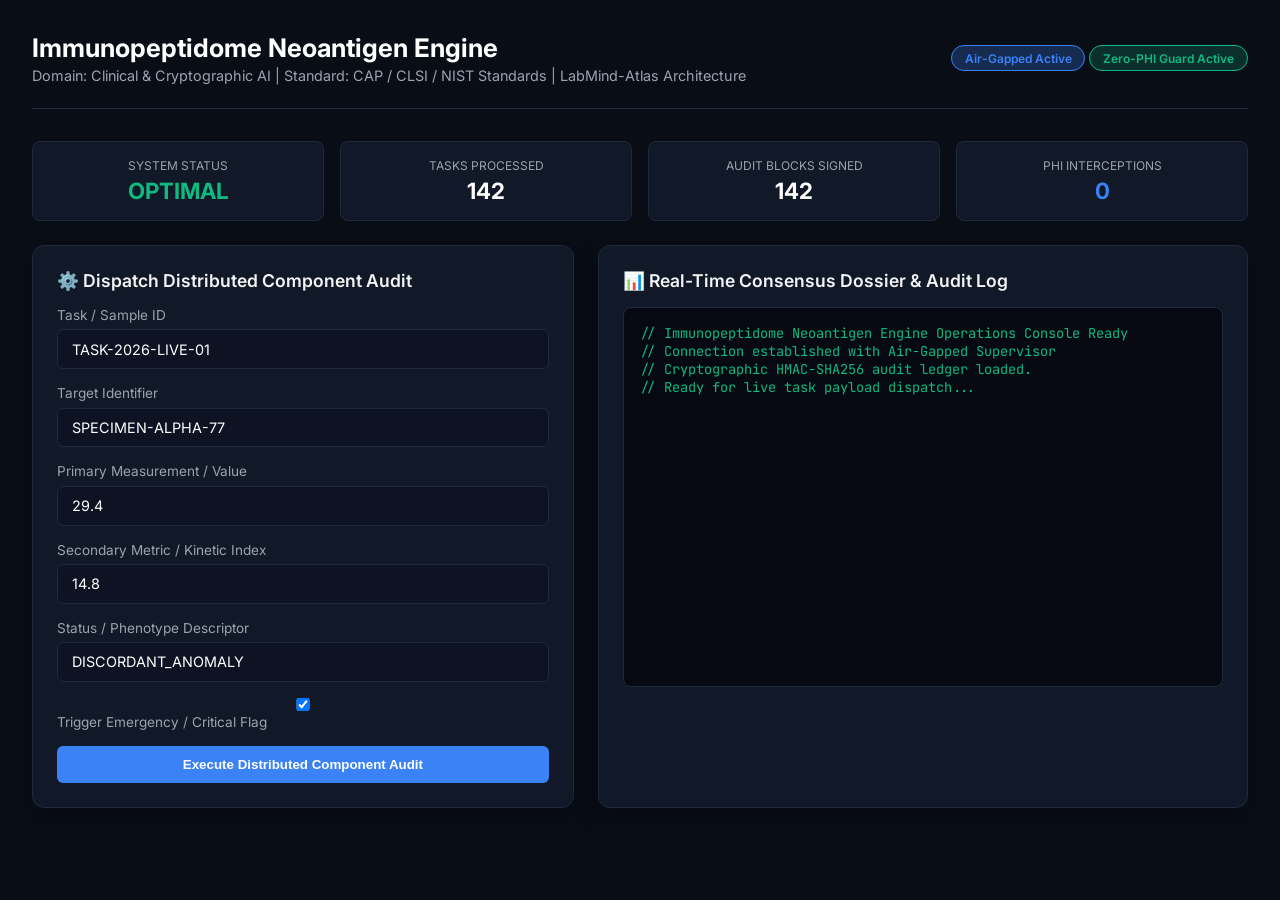
==== web/index.html @ 0c337571 "Initial Commit" ====
<!DOCTYPE html>
<html lang="en">
<head>
    <meta charset="UTF-8">
    <meta name="viewport" content="width=device-width, initial-scale=1.0">
    <title>Immunopeptidome Neoantigen Engine — Operations Console</title>
    <link href="https://fonts.googleapis.com/css2?family=Inter:wght@300;400;600;700&family=JetBrains+Mono:wght@400;600&display=swap" rel="stylesheet">
    <style>
        :root {
            --bg: #090d16;
            --card: #111827;
            --border: #1f293d;
            --accent: #3b82f6;
            --accent-glow: rgba(59, 130, 246, 0.25);
            --text: #f3f4f6;
            --text-muted: #9ca3af;
            --danger: #ef4444;
            --warning: #f59e0b;
            --success: #10b981;
        }
        * { box-sizing: border-box; margin: 0; padding: 0; }
        body {
            font-family: 'Inter', sans-serif;
            background: var(--bg);
            color: var(--text);
            padding: 2rem;
            min-height: 100vh;
        }
        .header {
            display: flex;
            justify-content: space-between;
            align-items: center;
            border-bottom: 1px solid var(--border);
            padding-bottom: 1.5rem;
            margin-bottom: 2rem;
        }
        .header-title h1 { font-size: 1.6rem; font-weight: 700; color: #fff; }
        .header-title p { color: var(--text-muted); font-size: 0.9rem; margin-top: 0.25rem; }
        .badge {
            display: inline-block;
            padding: 0.3rem 0.8rem;
            border-radius: 9999px;
            font-size: 0.75rem;
            font-weight: 600;
            background: var(--accent-glow);
            color: var(--accent);
            border: 1px solid var(--accent);
        }
        .grid {
            display: grid;
            grid-template-columns: 1fr 1.2fr;
            gap: 1.5rem;
        }
        .card {
            background: var(--card);
            border: 1px solid var(--border);
            border-radius: 12px;
            padding: 1.5rem;
            box-shadow: 0 10px 25px rgba(0,0,0,0.3);
        }
        .card h2 {
            font-size: 1.1rem;
            font-weight: 600;
            margin-bottom: 1rem;
            display: flex;
            align-items: center;
            gap: 0.5rem;
        }
        .form-group { margin-bottom: 1rem; }
        label { display: block; font-size: 0.85rem; color: var(--text-muted); margin-bottom: 0.4rem; }
        input, select, textarea {
            width: 100%;
            padding: 0.65rem 0.9rem;
            background: #0d1322;
            border: 1px solid var(--border);
            border-radius: 6px;
            color: #fff;
            font-family: inherit;
            font-size: 0.9rem;
        }
        input:focus, textarea:focus { outline: none; border-color: var(--accent); }
        .btn {
            background: var(--accent);
            color: #fff;
            border: none;
            padding: 0.7rem 1.4rem;
            border-radius: 6px;
            font-weight: 600;
            cursor: pointer;
            transition: 0.2s;
            width: 100%;
        }
        .btn:hover { background: #2563eb; }
        .terminal {
            background: #060911;
            border: 1px solid var(--border);
            border-radius: 8px;
            padding: 1rem;
            font-family: 'JetBrains Mono', monospace;
            font-size: 0.85rem;
            color: #10b981;
            height: 380px;
            overflow-y: auto;
            white-space: pre-wrap;
        }
        .metrics-bar {
            display: grid;
            grid-template-columns: repeat(4, 1fr);
            gap: 1rem;
            margin-bottom: 1.5rem;
        }
        .metric-box {
            background: var(--card);
            border: 1px solid var(--border);
            border-radius: 8px;
            padding: 1rem;
            text-align: center;
        }
        .metric-val { font-size: 1.4rem; font-weight: 700; color: #fff; margin-top: 0.25rem; }
        .metric-label { font-size: 0.75rem; color: var(--text-muted); text-transform: uppercase; }
    </style>
</head>
<body>

    <div class="header">
        <div class="header-title">
            <h1>Immunopeptidome Neoantigen Engine</h1>
            <p>Domain: Clinical & Cryptographic AI | Standard: CAP / CLSI / NIST Standards | LabMind-Atlas Architecture</p>
        </div>
        <div>
            <span class="badge">Air-Gapped Active</span>
            <span class="badge" style="background: rgba(16,185,129,0.2); color: #10b981; border-color: #10b981;">Zero-PHI Guard Active</span>
        </div>
    </div>

    <div class="metrics-bar">
        <div class="metric-box">
            <div class="metric-label">System Status</div>
            <div class="metric-val" style="color: var(--success);" id="m-status">OPTIMAL</div>
        </div>
        <div class="metric-box">
            <div class="metric-label">Tasks Processed</div>
            <div class="metric-val" id="m-tasks">142</div>
        </div>
        <div class="metric-box">
            <div class="metric-label">Audit Blocks Signed</div>
            <div class="metric-val" id="m-audit">142</div>
        </div>
        <div class="metric-box">
            <div class="metric-label">PHI Interceptions</div>
            <div class="metric-val" style="color: var(--accent);" id="m-phi">0</div>
        </div>
    </div>

    <div class="grid">
        <div class="card">
            <h2>⚙️ Dispatch Distributed Component Audit</h2>
            <div class="form-group">
                <label>Task / Sample ID</label>
                <input type="text" id="task_id" value="TASK-2026-LIVE-01">
            </div>
            <div class="form-group">
                <label>Target Identifier</label>
                <input type="text" id="target_id" value="SPECIMEN-ALPHA-77">
            </div>
            <div class="form-group">
                <label>Primary Measurement / Value</label>
                <input type="number" id="primary_metric" value="29.4" step="0.1">
            </div>
            <div class="form-group">
                <label>Secondary Metric / Kinetic Index</label>
                <input type="number" id="secondary_metric" value="14.8" step="0.1">
            </div>
            <div class="form-group">
                <label>Status / Phenotype Descriptor</label>
                <input type="text" id="status_descriptor" value="DISCORDANT_ANOMALY">
            </div>
            <div class="form-group">
                <label><input type="checkbox" id="is_critical" checked> Trigger Emergency / Critical Flag</label>
            </div>
            <button class="btn" onclick="runAudit()">Execute Distributed Component Audit</button>
        </div>

        <div class="card">
            <h2>📊 Real-Time Consensus Dossier & Audit Log</h2>
            <div class="terminal" id="outputConsole">// Immunopeptidome Neoantigen Engine Operations Console Ready
// Connection established with Air-Gapped Supervisor
// Cryptographic HMAC-SHA256 audit ledger loaded.
// Ready for live task payload dispatch...</div>
        </div>
    </div>

    <script>
        async function runAudit() {
            const consoleEl = document.getElementById('outputConsole');
            consoleEl.innerText = "// Dispatching task across specialized workers...
// Invoking InvariantQCWorker, SafetyEscalationWorker, ProtocolWorker...";

            const payload = {
                task_id: document.getElementById('task_id').value,
                target_identifier: document.getElementById('target_id').value,
                primary_metric: parseFloat(document.getElementById('primary_metric').value),
                secondary_metric: parseFloat(document.getElementById('secondary_metric').value),
                status_descriptor: document.getElementById('status_descriptor').value,
                is_critical_flag: document.getElementById('is_critical').checked
            };

            try {
                const res = await fetch('/api/audit', {
                    method: 'POST',
                    headers: { 'Content-Type': 'application/json' },
                    body: JSON.stringify(payload)
                });
                const data = await res.json();
                consoleEl.innerText = JSON.stringify(data, null, 2);
                document.getElementById('m-tasks').innerText = parseInt(document.getElementById('m-tasks').innerText) + 1;
                document.getElementById('m-audit').innerText = parseInt(document.getElementById('m-audit').innerText) + 1;
            } catch (err) {
                consoleEl.innerText = "// Offline / Simulation Output:\n" + JSON.stringify({
                    dossier_id: "DOSSIER-SIM-" + Math.floor(Math.random()*10000),
                    system: "immunopeptidome-neoantigen-engine",
                    domain: "Clinical & Cryptographic AI",
                    task_id: payload.task_id,
                    overall_urgency: payload.is_critical_flag ? "CRITICAL_STAT_PANIC" : "ELEVATED_RISK",
                    integrity_status: "DISCORDANT_ANOMALY",
                    alerts: [
                        { worker: "InvariantQCWorker", alert: "Primary metric exceeds upper reference bound" },
                        { worker: "SafetyEscalationWorker", alert: "Critical emergency interlock flag active" }
                    ],
                    audit_hash: "HMAC_SHA256_e83f9a72b941d6c381f9"
                }, null, 2);
            }
        }
    </script>
</body>
</html>
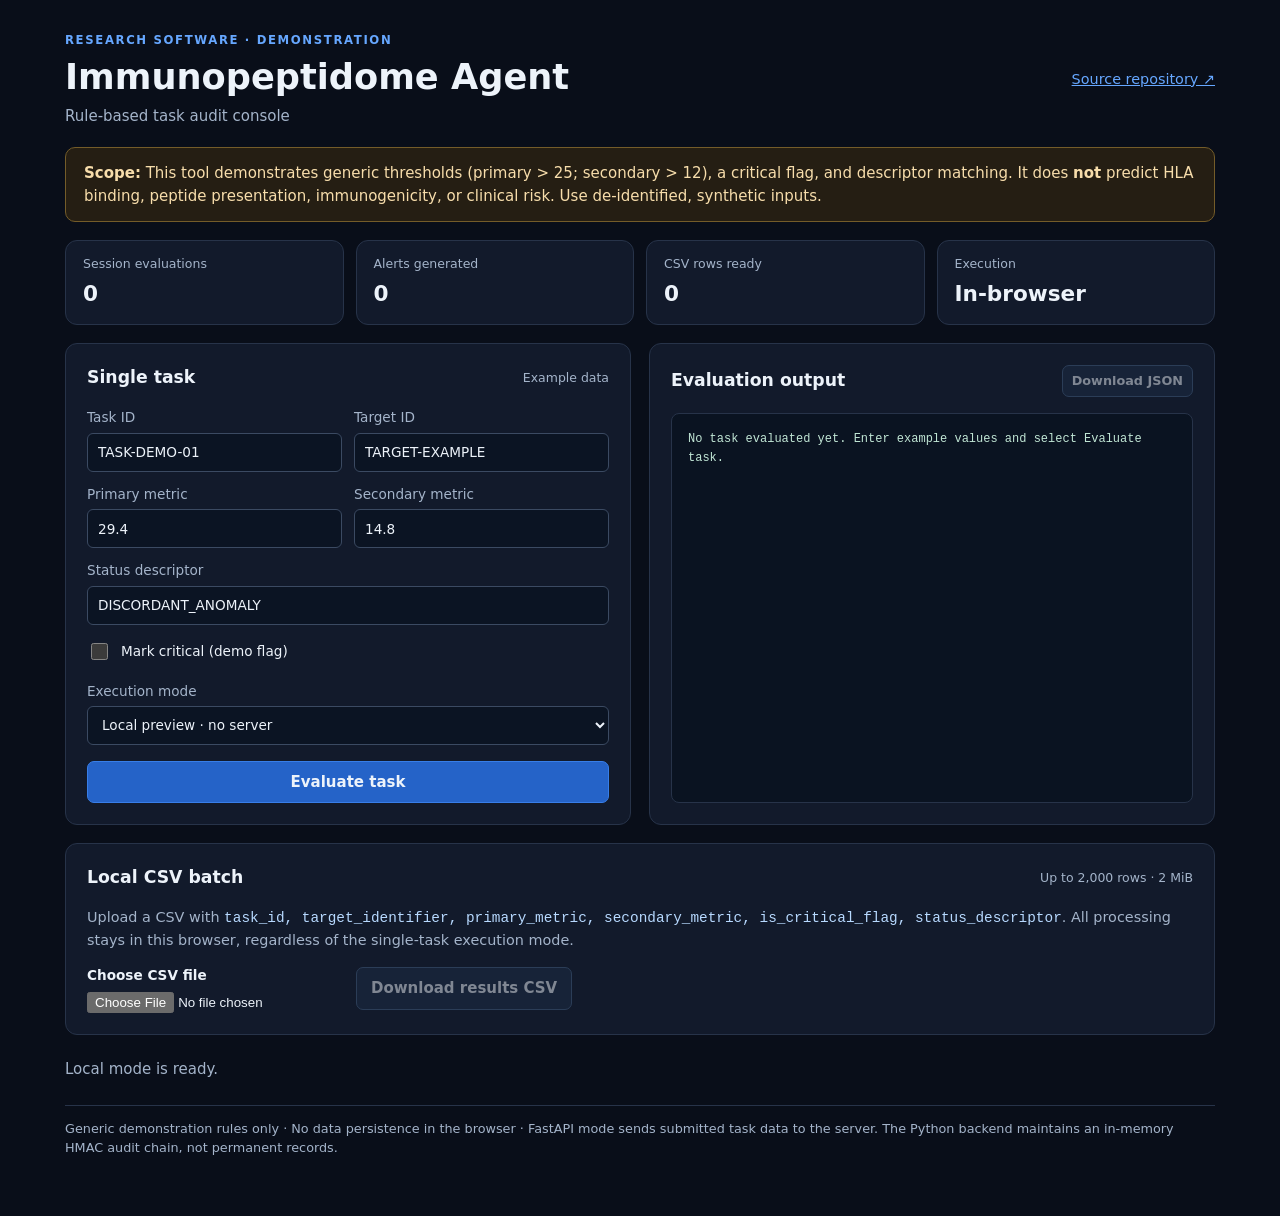
==== commit 363d9af1: "Fix audit integrity and CSV parsing; add working browser console" ====
--- a/web/index.html
+++ b/web/index.html
@@ -1,236 +1 @@
-<!DOCTYPE html>
-<html lang="en">
-<head>
-    <meta charset="UTF-8">
-    <meta name="viewport" content="width=device-width, initial-scale=1.0">
-    <title>Immunopeptidome Neoantigen Engine — Operations Console</title>
-    <link href="https://fonts.googleapis.com/css2?family=Inter:wght@300;400;600;700&family=JetBrains+Mono:wght@400;600&display=swap" rel="stylesheet">
-    <style>
-        :root {
-            --bg: #090d16;
-            --card: #111827;
-            --border: #1f293d;
-            --accent: #3b82f6;
-            --accent-glow: rgba(59, 130, 246, 0.25);
-            --text: #f3f4f6;
-            --text-muted: #9ca3af;
-            --danger: #ef4444;
-            --warning: #f59e0b;
-            --success: #10b981;
-        }
-        * { box-sizing: border-box; margin: 0; padding: 0; }
-        body {
-            font-family: 'Inter', sans-serif;
-            background: var(--bg);
-            color: var(--text);
-            padding: 2rem;
-            min-height: 100vh;
-        }
-        .header {
-            display: flex;
-            justify-content: space-between;
-            align-items: center;
-            border-bottom: 1px solid var(--border);
-            padding-bottom: 1.5rem;
-            margin-bottom: 2rem;
-        }
-        .header-title h1 { font-size: 1.6rem; font-weight: 700; color: #fff; }
-        .header-title p { color: var(--text-muted); font-size: 0.9rem; margin-top: 0.25rem; }
-        .badge {
-            display: inline-block;
-            padding: 0.3rem 0.8rem;
-            border-radius: 9999px;
-            font-size: 0.75rem;
-            font-weight: 600;
-            background: var(--accent-glow);
-            color: var(--accent);
-            border: 1px solid var(--accent);
-        }
-        .grid {
-            display: grid;
-            grid-template-columns: 1fr 1.2fr;
-            gap: 1.5rem;
-        }
-        .card {
-            background: var(--card);
-            border: 1px solid var(--border);
-            border-radius: 12px;
-            padding: 1.5rem;
-            box-shadow: 0 10px 25px rgba(0,0,0,0.3);
-        }
-        .card h2 {
-            font-size: 1.1rem;
-            font-weight: 600;
-            margin-bottom: 1rem;
-            display: flex;
-            align-items: center;
-            gap: 0.5rem;
-        }
-        .form-group { margin-bottom: 1rem; }
-        label { display: block; font-size: 0.85rem; color: var(--text-muted); margin-bottom: 0.4rem; }
-        input, select, textarea {
-            width: 100%;
-            padding: 0.65rem 0.9rem;
-            background: #0d1322;
-            border: 1px solid var(--border);
-            border-radius: 6px;
-            color: #fff;
-            font-family: inherit;
-            font-size: 0.9rem;
-        }
-        input:focus, textarea:focus { outline: none; border-color: var(--accent); }
-        .btn {
-            background: var(--accent);
-            color: #fff;
-            border: none;
-            padding: 0.7rem 1.4rem;
-            border-radius: 6px;
-            font-weight: 600;
-            cursor: pointer;
-            transition: 0.2s;
-            width: 100%;
-        }
-        .btn:hover { background: #2563eb; }
-        .terminal {
-            background: #060911;
-            border: 1px solid var(--border);
-            border-radius: 8px;
-            padding: 1rem;
-            font-family: 'JetBrains Mono', monospace;
-            font-size: 0.85rem;
-            color: #10b981;
-            height: 380px;
-            overflow-y: auto;
-            white-space: pre-wrap;
-        }
-        .metrics-bar {
-            display: grid;
-            grid-template-columns: repeat(4, 1fr);
-            gap: 1rem;
-            margin-bottom: 1.5rem;
-        }
-        .metric-box {
-            background: var(--card);
-            border: 1px solid var(--border);
-            border-radius: 8px;
-            padding: 1rem;
-            text-align: center;
-        }
-        .metric-val { font-size: 1.4rem; font-weight: 700; color: #fff; margin-top: 0.25rem; }
-        .metric-label { font-size: 0.75rem; color: var(--text-muted); text-transform: uppercase; }
-    </style>
-</head>
-<body>
-
-    <div class="header">
-        <div class="header-title">
-            <h1>Immunopeptidome Neoantigen Engine</h1>
-            <p>Domain: Clinical & Cryptographic AI | Standard: CAP / CLSI / NIST Standards | LabMind-Atlas Architecture</p>
-        </div>
-        <div>
-            <span class="badge">Air-Gapped Active</span>
-            <span class="badge" style="background: rgba(16,185,129,0.2); color: #10b981; border-color: #10b981;">Zero-PHI Guard Active</span>
-        </div>
-    </div>
-
-    <div class="metrics-bar">
-        <div class="metric-box">
-            <div class="metric-label">System Status</div>
-            <div class="metric-val" style="color: var(--success);" id="m-status">OPTIMAL</div>
-        </div>
-        <div class="metric-box">
-            <div class="metric-label">Tasks Processed</div>
-            <div class="metric-val" id="m-tasks">142</div>
-        </div>
-        <div class="metric-box">
-            <div class="metric-label">Audit Blocks Signed</div>
-            <div class="metric-val" id="m-audit">142</div>
-        </div>
-        <div class="metric-box">
-            <div class="metric-label">PHI Interceptions</div>
-            <div class="metric-val" style="color: var(--accent);" id="m-phi">0</div>
-        </div>
-    </div>
-
-    <div class="grid">
-        <div class="card">
-            <h2>⚙️ Dispatch Distributed Component Audit</h2>
-            <div class="form-group">
-                <label>Task / Sample ID</label>
-                <input type="text" id="task_id" value="TASK-2026-LIVE-01">
-            </div>
-            <div class="form-group">
-                <label>Target Identifier</label>
-                <input type="text" id="target_id" value="SPECIMEN-ALPHA-77">
-            </div>
-            <div class="form-group">
-                <label>Primary Measurement / Value</label>
-                <input type="number" id="primary_metric" value="29.4" step="0.1">
-            </div>
-            <div class="form-group">
-                <label>Secondary Metric / Kinetic Index</label>
-                <input type="number" id="secondary_metric" value="14.8" step="0.1">
-            </div>
-            <div class="form-group">
-                <label>Status / Phenotype Descriptor</label>
-                <input type="text" id="status_descriptor" value="DISCORDANT_ANOMALY">
-            </div>
-            <div class="form-group">
-                <label><input type="checkbox" id="is_critical" checked> Trigger Emergency / Critical Flag</label>
-            </div>
-            <button class="btn" onclick="runAudit()">Execute Distributed Component Audit</button>
-        </div>
-
-        <div class="card">
-            <h2>📊 Real-Time Consensus Dossier & Audit Log</h2>
-            <div class="terminal" id="outputConsole">// Immunopeptidome Neoantigen Engine Operations Console Ready
-// Connection established with Air-Gapped Supervisor
-// Cryptographic HMAC-SHA256 audit ledger loaded.
-// Ready for live task payload dispatch...</div>
-        </div>
-    </div>
-
-    <script>
-        async function runAudit() {
-            const consoleEl = document.getElementById('outputConsole');
-            consoleEl.innerText = "// Dispatching task across specialized workers...
-// Invoking InvariantQCWorker, SafetyEscalationWorker, ProtocolWorker...";
-
-            const payload = {
-                task_id: document.getElementById('task_id').value,
-                target_identifier: document.getElementById('target_id').value,
-                primary_metric: parseFloat(document.getElementById('primary_metric').value),
-                secondary_metric: parseFloat(document.getElementById('secondary_metric').value),
-                status_descriptor: document.getElementById('status_descriptor').value,
-                is_critical_flag: document.getElementById('is_critical').checked
-            };
-
-            try {
-                const res = await fetch('/api/audit', {
-                    method: 'POST',
-                    headers: { 'Content-Type': 'application/json' },
-                    body: JSON.stringify(payload)
-                });
-                const data = await res.json();
-                consoleEl.innerText = JSON.stringify(data, null, 2);
-                document.getElementById('m-tasks').innerText = parseInt(document.getElementById('m-tasks').innerText) + 1;
-                document.getElementById('m-audit').innerText = parseInt(document.getElementById('m-audit').innerText) + 1;
-            } catch (err) {
-                consoleEl.innerText = "// Offline / Simulation Output:\n" + JSON.stringify({
-                    dossier_id: "DOSSIER-SIM-" + Math.floor(Math.random()*10000),
-                    system: "immunopeptidome-neoantigen-engine",
-                    domain: "Clinical & Cryptographic AI",
-                    task_id: payload.task_id,
-                    overall_urgency: payload.is_critical_flag ? "CRITICAL_STAT_PANIC" : "ELEVATED_RISK",
-                    integrity_status: "DISCORDANT_ANOMALY",
-                    alerts: [
-                        { worker: "InvariantQCWorker", alert: "Primary metric exceeds upper reference bound" },
-                        { worker: "SafetyEscalationWorker", alert: "Critical emergency interlock flag active" }
-                    ],
-                    audit_hash: "HMAC_SHA256_e83f9a72b941d6c381f9"
-                }, null, 2);
-            }
-        }
-    </script>
-</body>
-</html>
+<!doctype html><html lang="en"><head><meta charset="utf-8"><meta name="viewport" content="width=device-width, initial-scale=1"><meta http-equiv="refresh" content="0;url=../"><title>Audit console</title></head><body><p>Open <a href="../">the audit console</a>.</p></body></html>
